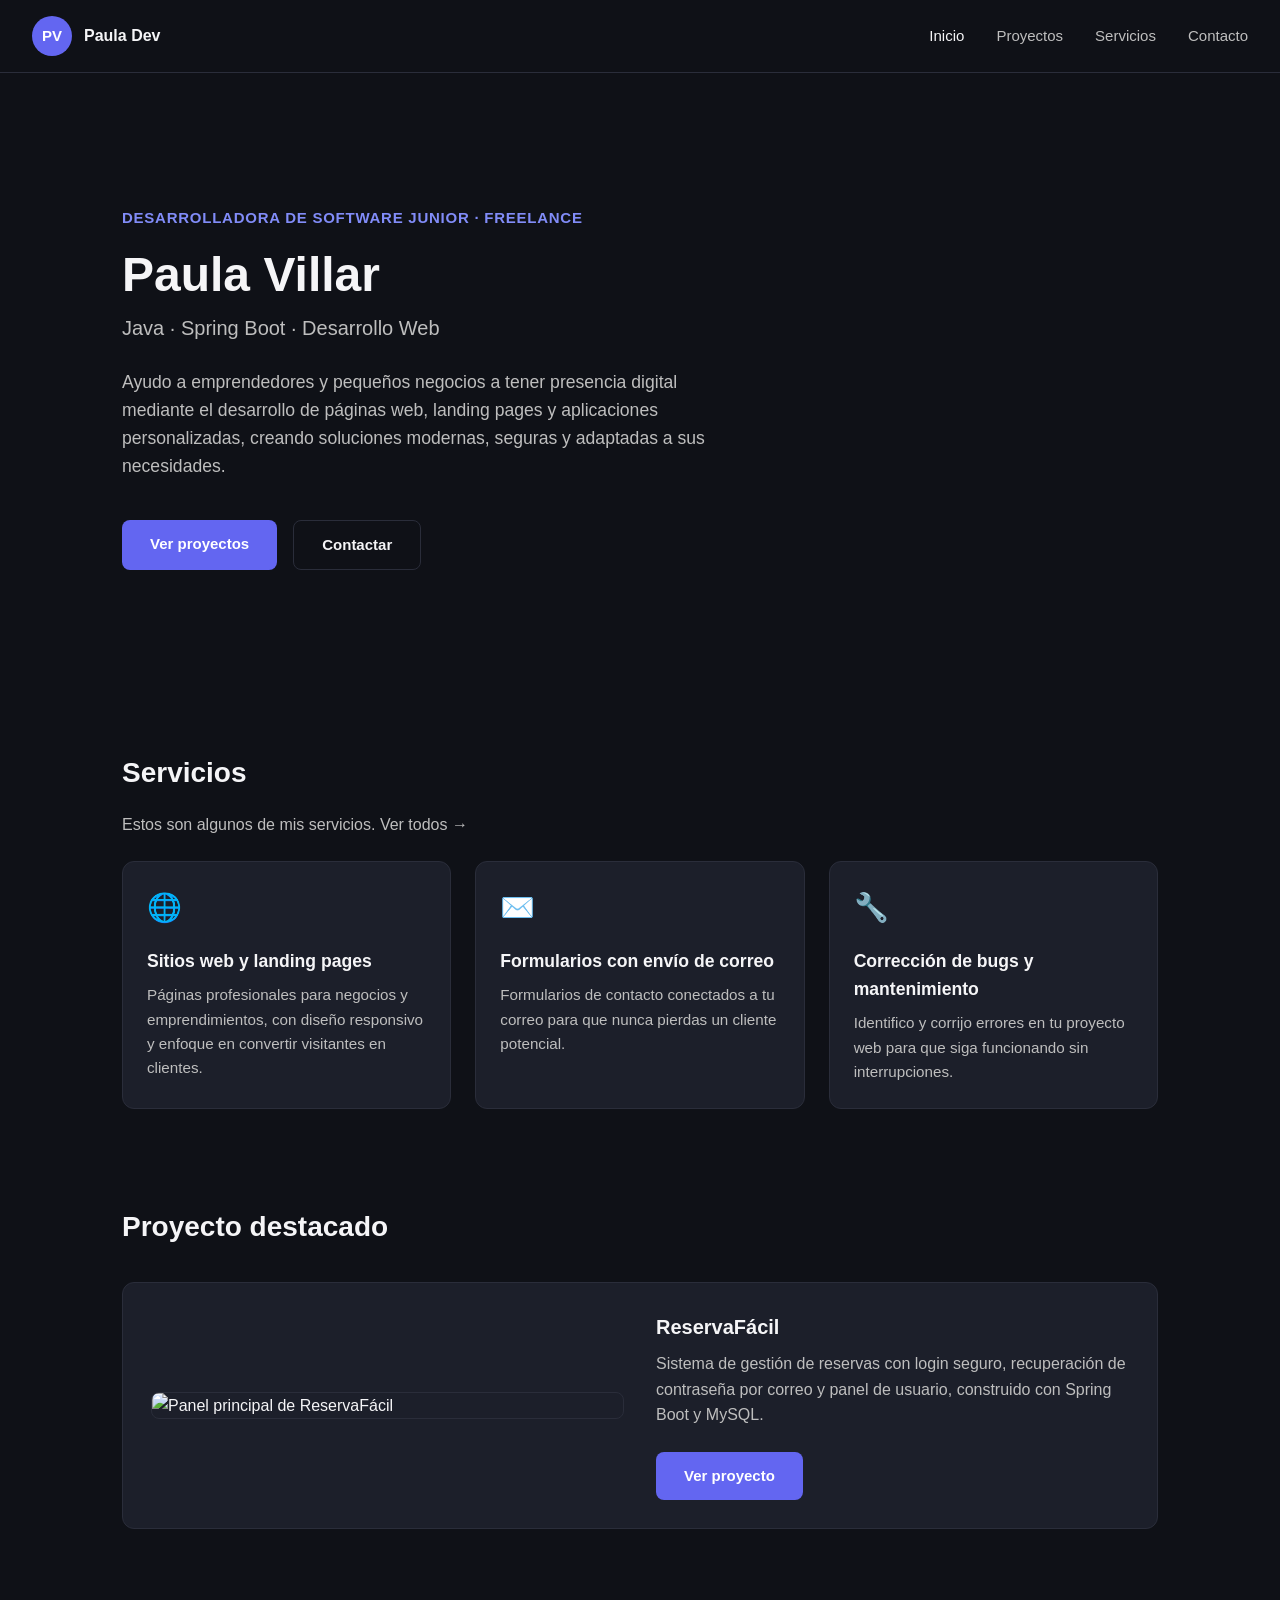
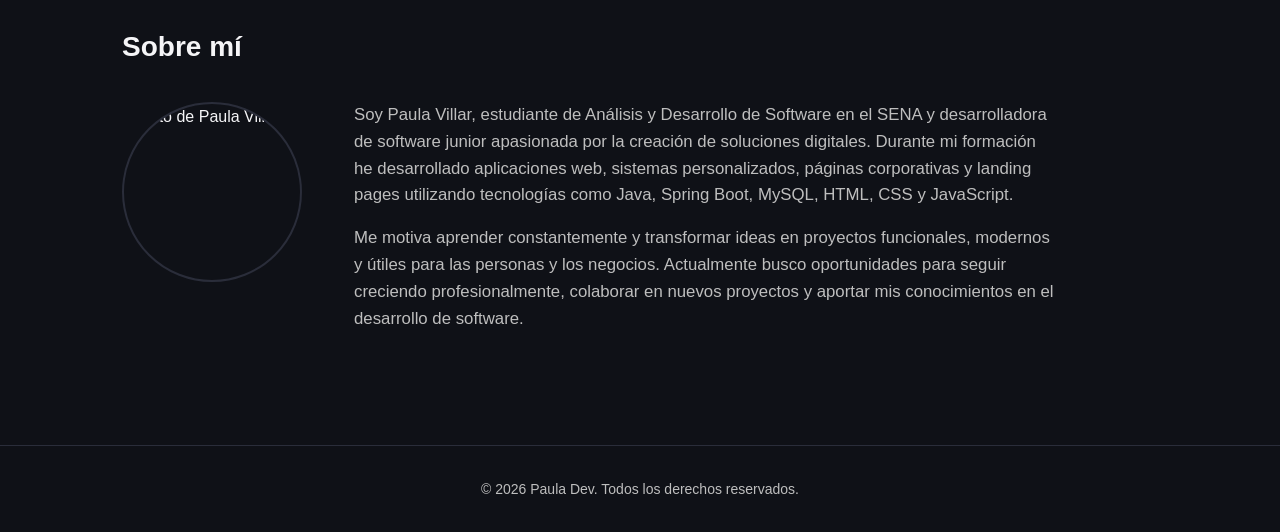
==== index.html @ 870fb56f "Corrige estructura: sube archivos a la raíz del repositorio" ====
<!DOCTYPE html>
<html lang="es">

<head>
  <meta charset="UTF-8">
  <meta name="viewport" content="width=device-width, initial-scale=1.0">
  <title>Paula Villar | Desarrolladora de Software</title>
  <link rel="stylesheet" href="styles.css">
</head>

<body>

  <nav class="navbar">
    <div class="navbar-brand">
      <div class="navbar-logo">PV</div>
      <span class="navbar-name">Paula Dev</span>
    </div>
    <div class="navbar-links">
      <a href="index.html" class="active">Inicio</a>
      <a href="proyectos.html">Proyectos</a>
      <a href="servicios.html">Servicios</a>
      <a href="contacto.html">Contacto</a>
    </div>
  </nav>

  <main class="container">
    <section class="hero">
      <p class="hero-eyebrow">Desarrolladora de Software Junior · Freelance</p>
      <h1 class="hero-title">Paula Villar</h1>
      <p class="hero-subtitle">Java · Spring Boot · Desarrollo Web</p>
      <p class="hero-description">
        Ayudo a emprendedores y pequeños negocios a tener presencia digital mediante el desarrollo de páginas web,
        landing pages y aplicaciones personalizadas, creando soluciones modernas, seguras y adaptadas a sus necesidades.
      </p>
      <div class="hero-actions">
        <a href="proyectos.html" class="btn btn-primary">Ver proyectos</a>
        <a href="contacto.html" class="btn btn-secondary">Contactar</a>
      </div>
    </section>

    <section class="section">
      <h2 class="section-title">Servicios</h2>
      <p class="section-subtitle">Estos son algunos de mis servicios. <a href="servicios.html">Ver todos →</a></p>
      <div class="services-grid">
        <div class="service-card">
          <div class="service-icon">🌐</div>
          <h3 class="service-title">Sitios web y landing pages</h3>
          <p class="service-description">Páginas profesionales para negocios y emprendimientos, con diseño responsivo y
            enfoque en convertir visitantes en clientes.</p>
        </div>

        <div class="service-card">
          <div class="service-icon">✉️</div>
          <h3 class="service-title">Formularios con envío de correo</h3>
          <p class="service-description">Formularios de contacto conectados a tu correo para que nunca pierdas un
            cliente potencial.</p>
        </div>

        <div class="service-card">
          <div class="service-icon">🔧</div>
          <h3 class="service-title">Corrección de bugs y mantenimiento</h3>
          <p class="service-description">Identifico y corrijo errores en tu proyecto web para que siga funcionando sin
            interrupciones.</p>
        </div>
      </div>
    </section>

    <section class="section">
      <h2 class="section-title">Proyecto destacado</h2>
      <div class="featured-project">
        <img src="img/panel.png" alt="Panel principal de ReservaFácil">
        <div>
          <h3 class="featured-project-title">ReservaFácil</h3>
          <p class="featured-project-description">
            Sistema de gestión de reservas con login seguro, recuperación de contraseña por correo y panel de usuario,
            construido con Spring Boot y MySQL.
          </p>
          <a href="proyectos.html" class="btn btn-primary">Ver proyecto</a>
        </div>
      </div>
    </section>

    <section class="section">
      <h2 class="section-title">Sobre mí</h2>
      <div class="about-grid">
        <img src="img/paula.jpg" alt="Foto de Paula Villar" class="about-photo">
        <div>
          <p class="about-text">

            Soy Paula Villar, estudiante de Análisis y Desarrollo de Software en el SENA y desarrolladora de software
            junior apasionada por la creación de soluciones digitales. Durante mi formación he desarrollado aplicaciones
            web, sistemas personalizados, páginas corporativas y landing pages utilizando tecnologías como Java, Spring
            Boot, MySQL, HTML, CSS y JavaScript.
          </p>
          <p class="about-text" style="margin-top: 1rem;">
            Me motiva aprender constantemente y transformar ideas en proyectos funcionales, modernos y útiles para las
            personas y los negocios. Actualmente busco oportunidades para seguir creciendo profesionalmente, colaborar
            en nuevos proyectos y aportar mis conocimientos en el desarrollo de software.
          </p>
        </div>
      </div>
    </section>
  </main>

  <script src="script.js"></script>

  <footer class="footer">
    <p>&copy; 2026 Paula Dev. Todos los derechos reservados.</p>
  </footer>

</body>

</html>
---- styles.css ----
:root {
  --bg-primary: #0f1117;
  --bg-secondary: #171a23;
  --bg-card: #1c1f2a;
  --text-primary: #f5f5f7;
  --text-secondary: #bebebe;
  --accent: #6366f1;
  --accent-light: #818cf8;
  --border-color: #2a2d3a;
  --radius: 12px;
}

* {
  margin: 0;
  padding: 0;
  box-sizing: border-box;
}

body {
  font-family: 'Inter', -apple-system, BlinkMacSystemFont, sans-serif;
  background-color: var(--bg-primary);
  color: var(--text-primary);
  line-height: 1.6;
}

a {
  color: inherit;
  text-decoration: none;
}

/* Navbar */
.navbar {
  display: flex;
  justify-content: space-between;
  align-items: center;
  padding: 1rem 2rem;
  border-bottom: 1px solid var(--border-color);
  position: sticky;
  top: 0;
  background-color: var(--bg-primary);
  z-index: 100;
}

.navbar-brand {
  display: flex;
  align-items: center;
  gap: 12px;
}

.navbar-logo {
  width: 40px;
  height: 40px;
  border-radius: 50%;
  background-color: var(--accent);
  display: flex;
  align-items: center;
  justify-content: center;
  font-weight: 600;
  font-size: 15px;
  color: #ffffff;
}

.navbar-name {
  font-weight: 600;
  font-size: 16px;
}

.navbar-links {
  display: flex;
  gap: 2rem;
}

.navbar-links a {
  color: var(--text-secondary);
  font-size: 15px;
  font-weight: 500;
  transition: color 0.2s;
}

.navbar-links a:hover,
.navbar-links a.active {
  color: var(--text-primary);
}

/* Buttons */
.btn {
  display: inline-block;
  padding: 0.75rem 1.75rem;
  border-radius: 8px;
  font-weight: 600;
  font-size: 15px;
  transition: all 0.2s;
  cursor: pointer;
  border: none;
}

.btn-primary {
  background-color: var(--accent);
  color: #ffffff;
}

.btn-primary:hover {
  background-color: var(--accent-light);
}

.btn-secondary {
  background-color: transparent;
  color: var(--text-primary);
  border: 1px solid var(--border-color);
}

.btn-secondary:hover {
  border-color: var(--accent);
  color: var(--accent-light);
}

/* Container */
.container {
  max-width: 1100px;
  margin: 0 auto;
  padding: 0 2rem;
}

/* Hero */
.hero {
  display: flex;
  flex-direction: column;
  align-items: flex-start;
  justify-content: center;
  min-height: 70vh;
  padding: 4rem 0;
}

.hero-eyebrow {
  color: var(--accent-light);
  font-size: 15px;
  font-weight: 600;
  margin-bottom: 1rem;
  text-transform: uppercase;
  letter-spacing: 0.05em;
}

.hero-title {
  font-size: 3rem;
  font-weight: 700;
  margin-bottom: 0.5rem;
  line-height: 1.2;
}

.hero-subtitle {
  font-size: 1.25rem;
  color: var(--text-secondary);
  font-weight: 500;
  margin-bottom: 1.5rem;
}

.hero-description {
  font-size: 1.1rem;
  color: var(--text-secondary);
  max-width: 600px;
  margin-bottom: 2.5rem;
}

.hero-actions {
  display: flex;
  gap: 1rem;
}

/* Proyectos */
.page-header {
  padding: 3rem 0 2rem;
}

.page-title {
  font-size: 2.25rem;
  font-weight: 700;
  margin-bottom: 0.5rem;
}

.page-subtitle {
  color: var(--text-secondary);
  font-size: 1.1rem;
}

.project-card {
  background-color: var(--bg-card);
  border: 1px solid var(--border-color);
  border-radius: var(--radius);
  padding: 1.75rem;
  margin-bottom: 2.5rem;
}

.project-header {
  margin-bottom: 1rem;
}

.project-title {
  font-size: 1.5rem;
  font-weight: 700;
  margin-bottom: 0.5rem;
}

.project-description {
  color: var(--text-secondary);
  font-size: 1rem;
  margin-bottom: 0.75rem;
}

.project-details {
  color: var(--text-secondary);
  font-size: 0.95rem;
  margin-bottom: 1rem;
}

.tech-badges {
  display: flex;
  flex-wrap: wrap;
  gap: 8px;
  margin-bottom: 1.5rem;
  justify-content: center;
}

.tech-badge {
  background-color: var(--bg-secondary);
  border: 1px solid var(--border-color);
  color: var(--accent-light);
  font-size: 13px;
  font-weight: 600;
  padding: 4px 12px;
  border-radius: 6px;
}

.project-main-image {
  width: 100%;
  border-radius: 8px;
  border: 1px solid var(--border-color);
  margin-bottom: 0.75rem;
  display: block;
  transition: opacity 0.15s ease;
}

.project-thumbs {
  display: grid;
  grid-template-columns: repeat(5, 1fr);
  gap: 10px;
  margin-bottom: 1.5rem;
}

.project-thumb {
  width: 100%;
  border-radius: 6px;
  border: 1px solid var(--border-color);
  display: block;
  cursor: pointer;
  transition: border-color 0.2s;
}

.project-thumb:hover {
  border-color: var(--accent);
}

.project-links {
  display: flex;
  justify-content: center;
  gap: 1rem;
  margin-top: 2rem;
}

@media (max-width: 768px) {
  .project-thumbs {
    grid-template-columns: repeat(3, 1fr);
  }
}

/* Contacto */
.contact-grid {
  display: grid;
  grid-template-columns: 1fr 1fr;
  gap: 2rem;
  padding-bottom: 4rem;
}

.contact-links {
  display: flex;
  flex-direction: column;
  gap: 1rem;
}

.contact-link-card {
  background-color: var(--bg-card);
  border: 1px solid var(--border-color);
  border-radius: var(--radius);
  padding: 1.25rem;
  display: flex;
  align-items: center;
  gap: 1rem;
  transition: border-color 0.2s;
}

.contact-link-card:hover {
  border-color: var(--accent);
}

.contact-link-icon {
  width: 44px;
  height: 44px;
  border-radius: 8px;
  background-color: var(--bg-secondary);
  display: flex;
  align-items: center;
  justify-content: center;
  font-size: 1.25rem;
  flex-shrink: 0;
}

.contact-link-text strong {
  display: block;
  font-size: 15px;
  margin-bottom: 2px;
}

.contact-link-text span {
  color: var(--text-secondary);
  font-size: 14px;
}

.contact-form {
  display: flex;
  flex-direction: column;
  gap: 1rem;
}

.form-group label {
  display: block;
  font-size: 14px;
  font-weight: 600;
  margin-bottom: 6px;
}

.form-group input,
.form-group textarea {
  width: 100%;
  background-color: var(--bg-card);
  border: 1px solid var(--border-color);
  border-radius: 8px;
  padding: 0.75rem 1rem;
  color: var(--text-primary);
  font-size: 15px;
  font-family: inherit;
}

.form-group input:focus,
.form-group textarea:focus {
  outline: none;
  border-color: var(--accent);
}

.form-group textarea {
  resize: vertical;
  min-height: 120px;
}

@media (max-width: 768px) {
  .contact-grid {
    grid-template-columns: 1fr;
  }
}

/* Secciones del index */
.section {
  padding: 3rem 0;
}

.section-title {
  font-size: 1.75rem;
  font-weight: 700;
  margin-bottom: 2rem;
}

.services-grid {
  display: grid;
  grid-template-columns: repeat(3, 1fr);
  gap: 1.5rem;
}

.service-card {
  background-color: var(--bg-card);
  border: 1px solid var(--border-color);
  border-radius: var(--radius);
  padding: 1.5rem;
}

.service-icon {
  font-size: 1.75rem;
  margin-bottom: 1rem;
}

.service-title {
  font-size: 1.1rem;
  font-weight: 700;
  margin-bottom: 0.5rem;
}

.service-description {
  color: var(--text-secondary);
  font-size: 0.95rem;
}

.featured-project {
  display: grid;
  grid-template-columns: 1fr 1fr;
  gap: 2rem;
  align-items: center;
  background-color: var(--bg-card);
  border: 1px solid var(--border-color);
  border-radius: var(--radius);
  padding: 1.75rem;
}

.featured-project img {
  width: 100%;
  border-radius: 8px;
  border: 1px solid var(--border-color);
  display: block;
}

.featured-project-title {
  font-size: 1.25rem;
  font-weight: 700;
  margin-bottom: 0.5rem;
}

.featured-project-description {
  color: var(--text-secondary);
  font-size: 1rem;
  margin-bottom: 1.5rem;
}

.about-text {
  color: var(--text-secondary);
  font-size: 1.05rem;
  max-width: 700px;
}

.about-grid {
  display: grid;
  grid-template-columns: 200px 1fr;
  gap: 2rem;
  align-items: start;
}

.about-photo {
  width: 180px;
  height: 180px;
  border-radius: 50%;
  object-fit: cover;
  border: 2px solid var(--border-color);
}

@media (max-width: 768px) {
  .about-grid {
    grid-template-columns: 1fr;
    text-align: center;
  }

  .about-photo {
    margin: 0 auto;
  }
}

@media (max-width: 768px) {
  .services-grid {
    grid-template-columns: 1fr;
  }

  .featured-project {
    grid-template-columns: 1fr;
  }
}

/* Footer */
.footer {
  border-top: 1px solid var(--border-color);
  padding: 2rem 0;
  margin-top: 4rem;
  text-align: center;
  color: var(--text-secondary);
  font-size: 14px;
}

/* Responsive */
@media (max-width: 768px) {
  .navbar-links {
    gap: 1rem;
  }

  .hero-title {
    font-size: 2rem;
  }

  .hero-actions {
    flex-direction: column;
    width: 100%;
  }

  .hero-actions .btn {
    text-align: center;
  }
}

.fade-in {
  opacity: 0;
  transform: translateY(20px);
  transition: opacity 0.5s ease, transform 0.5s ease;
}

.fade-in.visible {
  opacity: 1;
  transform: translateY(0);
}

.service-card,
.project-card,
.contact-link-card {
  transition: transform 0.2s ease, border-color 0.2s;
}

.service-card:hover,
.project-card:hover,
.contact-link-card:hover {
  transform: translateY(-6px);
}

.services-full {
  display: flex;
  flex-direction: column;
  gap: 1rem;
  margin-bottom: 2rem;
}

.service-full-card {
  background-color: var(--bg-card);
  border: 1px solid var(--border-color);
  border-radius: var(--radius);
  padding: 1.5rem;
  display: flex;
  align-items: flex-start;
  gap: 1.25rem;
  transition: transform 0.2s ease, border-color 0.2s;
}

.service-full-card:hover {
  transform: translateY(-4px);
  border-color: var(--accent);
}

.service-price {
  display: inline-block;
  margin-top: 0.5rem;
  color: var(--accent-light);
  font-weight: 600;
  font-size: 0.95rem;
}

.section-subtitle {
  color: var(--text-secondary);
  font-size: 1rem;
  margin-top: -1rem;
  margin-bottom: 1.5rem;
}

.section-link {
  color: var(--accent) !important;
  font-weight: 600;
}

.section-link:hover {
  color: var(--accent-light) !important;
  text-decoration: underline;
}

.project-features {
  margin: 35px 0;
}

.project-features h3 {
  margin-bottom: 20px;
  font-size: 1.3rem;
}

.features-grid {
  display: flex;
  flex-wrap: wrap;
  gap: 12px;
}

.features-grid span {
  background: rgba(255, 255, 255, 0.05);
  border: 1px solid rgba(255, 255, 255, 0.08);
  border-radius: 12px;
  padding: 12px 18px;
  color: #e8e8e8;
  font-size: 0.95rem;
  transition: all 0.3s ease;
}

.features-grid span:hover {
  transform: translateY(-3px);
  border-color: #5b6cff;
}

.project-status {
  margin-top: 20px;
  color: #b0b0b0;
  font-style: italic;
  text-align: center;
}

.project-note {
  margin: 30px 0;
  text-align: center;
  color: #b8b8b8;
  font-size: 0.95rem;
  line-height: 1.7;
  font-style: italic;
}
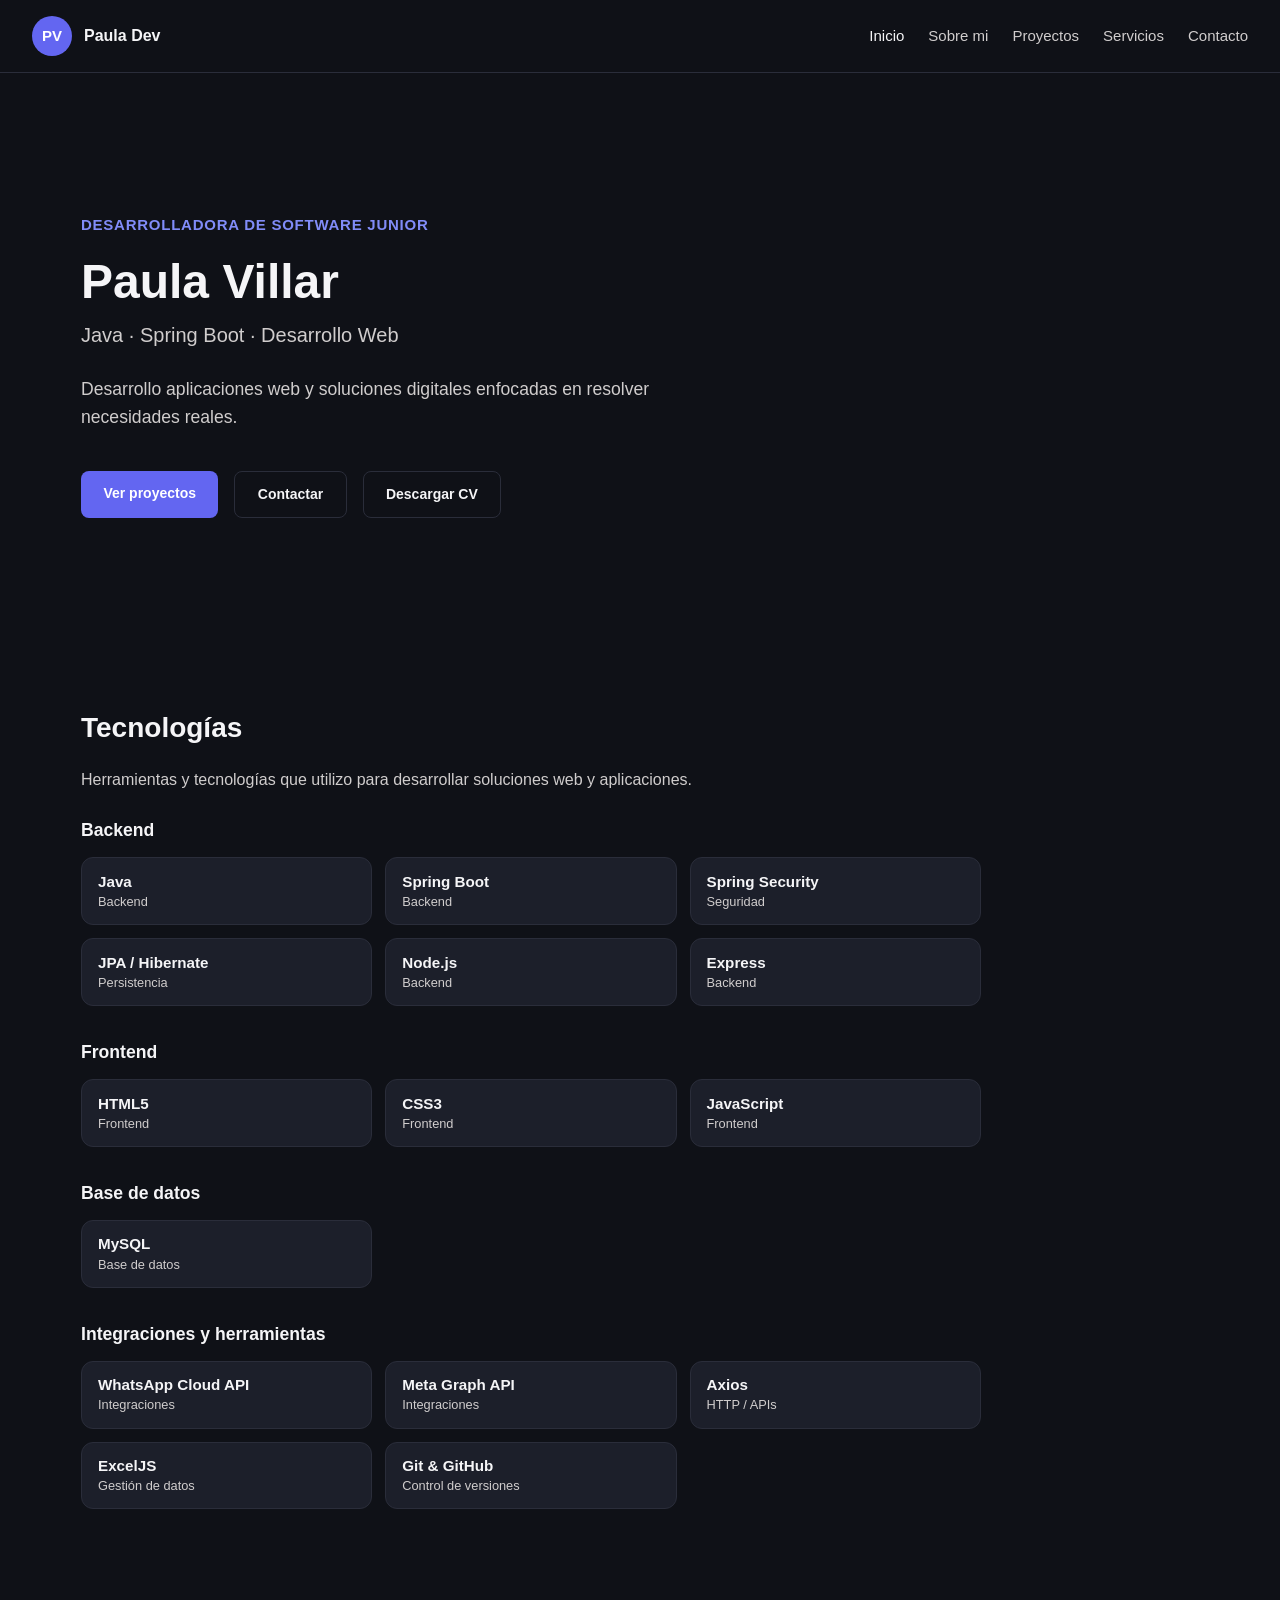
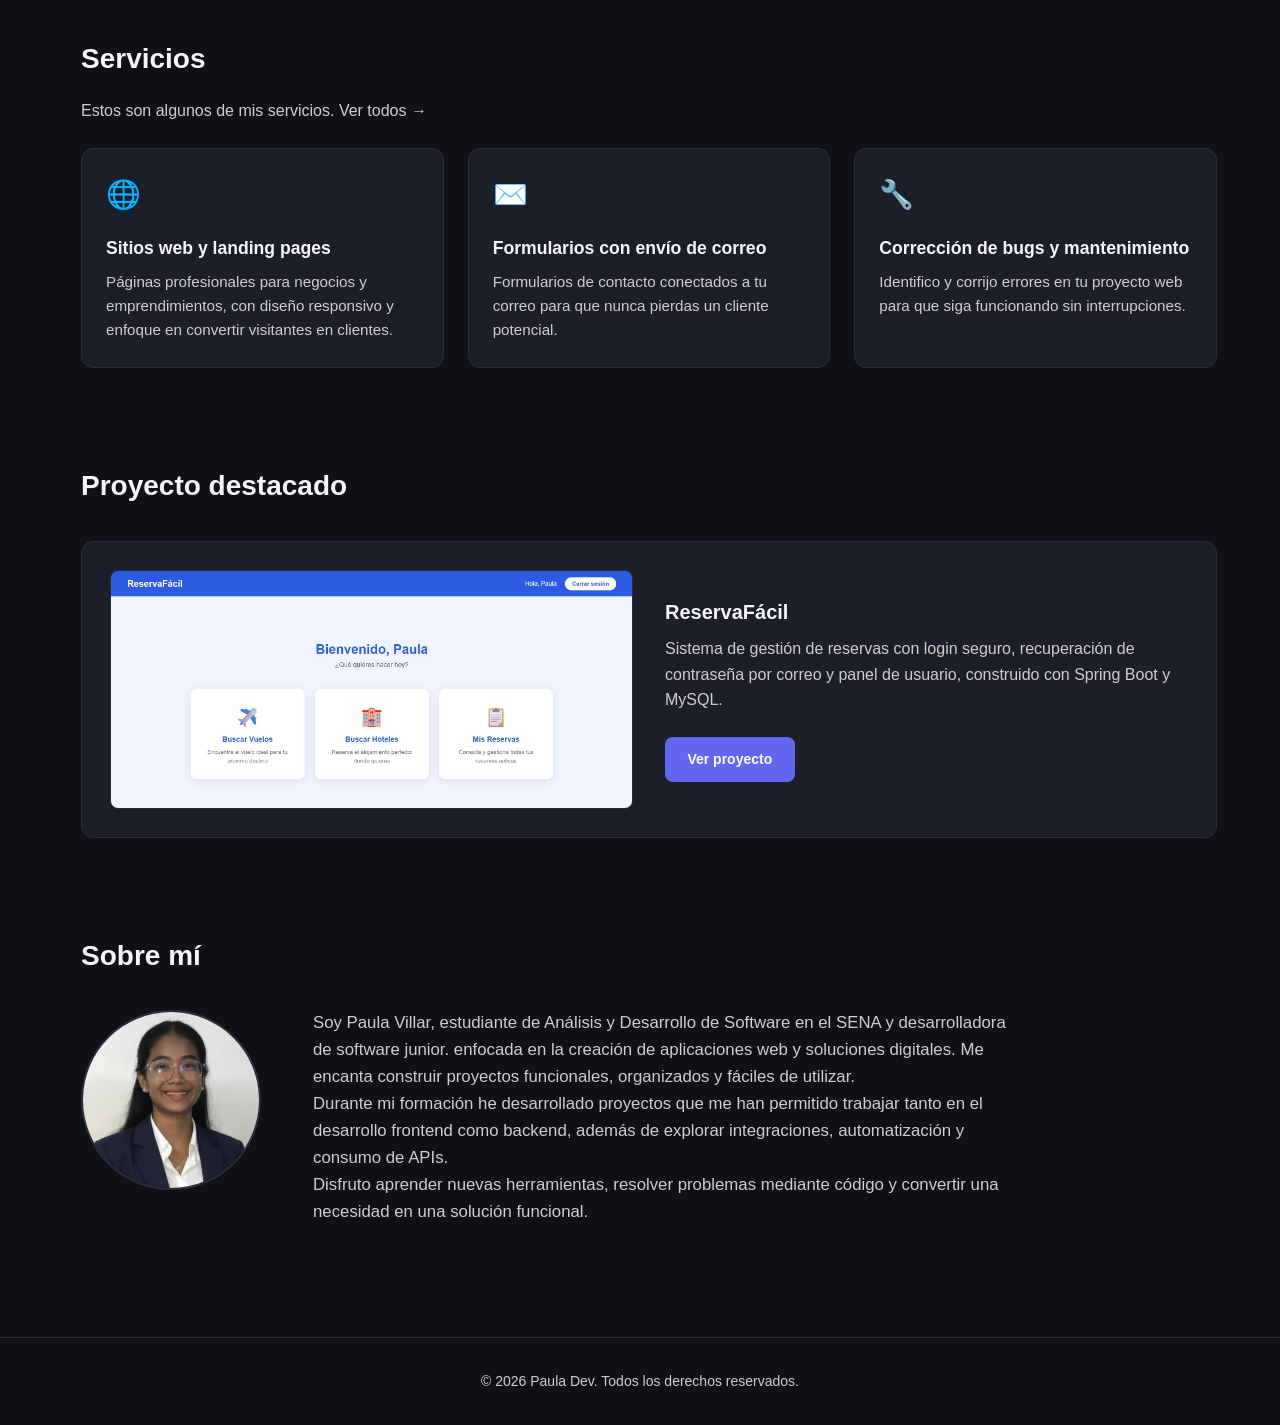
==== commit 415518f3: "Actualiza portafolio y agrega CV" ====
--- a/index.html
+++ b/index.html
@@ -15,8 +15,14 @@
       <div class="navbar-logo">PV</div>
       <span class="navbar-name">Paula Dev</span>
     </div>
+
+    <button class="menu-toggle" aria-label="Abrir menú" aria-expanded="false">
+      ☰
+    </button>
+
     <div class="navbar-links">
       <a href="index.html" class="active">Inicio</a>
+      <a href="index.html#sobre-mi">Sobre mi</a>
       <a href="proyectos.html">Proyectos</a>
       <a href="servicios.html">Servicios</a>
       <a href="contacto.html">Contacto</a>
@@ -25,16 +31,123 @@
 
   <main class="container">
     <section class="hero">
-      <p class="hero-eyebrow">Desarrolladora de Software Junior · Freelance</p>
+      <p class="hero-eyebrow">DESARROLLADORA DE SOFTWARE JUNIOR</p>
       <h1 class="hero-title">Paula Villar</h1>
       <p class="hero-subtitle">Java · Spring Boot · Desarrollo Web</p>
       <p class="hero-description">
-        Ayudo a emprendedores y pequeños negocios a tener presencia digital mediante el desarrollo de páginas web,
-        landing pages y aplicaciones personalizadas, creando soluciones modernas, seguras y adaptadas a sus necesidades.
-      </p>
+        Desarrollo aplicaciones web y soluciones digitales enfocadas en resolver
+        necesidades reales.</p>
       <div class="hero-actions">
         <a href="proyectos.html" class="btn btn-primary">Ver proyectos</a>
         <a href="contacto.html" class="btn btn-secondary">Contactar</a>
+        <a href="docs/CV-Paula-Villar-Programadora.pdf" class="btn btn-secondary" target="_blank"
+          rel="noopener">Descargar CV</a>
+      </div>
+    </section>
+
+    <section class="section technologies-section">
+      <h2 class="section-title">Tecnologías</h2>
+      <p class="section-subtitle">
+        Herramientas y tecnologías que utilizo para desarrollar soluciones web y aplicaciones.
+      </p>
+
+      <div class="technology-category">
+        <h3>Backend</h3>
+
+        <div class="technologies-grid">
+          <div class="technology-card">
+            <strong>Java</strong>
+            <span>Backend</span>
+          </div>
+
+          <div class="technology-card">
+            <strong>Spring Boot</strong>
+            <span>Backend</span>
+          </div>
+
+          <div class="technology-card">
+            <strong>Spring Security</strong>
+            <span>Seguridad</span>
+          </div>
+
+          <div class="technology-card">
+            <strong>JPA / Hibernate</strong>
+            <span>Persistencia</span>
+          </div>
+
+          <div class="technology-card">
+            <strong>Node.js</strong>
+            <span>Backend</span>
+          </div>
+
+          <div class="technology-card">
+            <strong>Express</strong>
+            <span>Backend</span>
+          </div>
+        </div>
+      </div>
+
+      <div class="technology-category">
+        <h3>Frontend</h3>
+
+        <div class="technologies-grid">
+          <div class="technology-card">
+            <strong>HTML5</strong>
+            <span>Frontend</span>
+          </div>
+
+          <div class="technology-card">
+            <strong>CSS3</strong>
+            <span>Frontend</span>
+          </div>
+
+          <div class="technology-card">
+            <strong>JavaScript</strong>
+            <span>Frontend</span>
+          </div>
+        </div>
+      </div>
+
+      <div class="technology-category">
+        <h3>Base de datos</h3>
+
+        <div class="technologies-grid">
+          <div class="technology-card">
+            <strong>MySQL</strong>
+            <span>Base de datos</span>
+          </div>
+        </div>
+      </div>
+
+      <div class="technology-category">
+        <h3>Integraciones y herramientas</h3>
+
+        <div class="technologies-grid">
+          <div class="technology-card">
+            <strong>WhatsApp Cloud API</strong>
+            <span>Integraciones</span>
+          </div>
+
+          <div class="technology-card">
+            <strong>Meta Graph API</strong>
+            <span>Integraciones</span>
+          </div>
+
+          <div class="technology-card">
+            <strong>Axios</strong>
+            <span>HTTP / APIs</span>
+          </div>
+
+          <div class="technology-card">
+            <strong>ExcelJS</strong>
+            <span>Gestión de datos</span>
+          </div>
+
+          <div class="technology-card">
+            <strong>Git &amp; GitHub</strong>
+            <span>Control de versiones</span>
+          </div>
+        </div>
       </div>
     </section>
 
@@ -80,22 +193,31 @@
       </div>
     </section>
 
-    <section class="section">
+    <section class="section" id="sobre-mi">
       <h2 class="section-title">Sobre mí</h2>
+
       <div class="about-grid">
         <img src="img/paula.jpg" alt="Foto de Paula Villar" class="about-photo">
+
         <div>
           <p class="about-text">
-
-            Soy Paula Villar, estudiante de Análisis y Desarrollo de Software en el SENA y desarrolladora de software
-            junior apasionada por la creación de soluciones digitales. Durante mi formación he desarrollado aplicaciones
-            web, sistemas personalizados, páginas corporativas y landing pages utilizando tecnologías como Java, Spring
-            Boot, MySQL, HTML, CSS y JavaScript.
-          </p>
-          <p class="about-text" style="margin-top: 1rem;">
-            Me motiva aprender constantemente y transformar ideas en proyectos funcionales, modernos y útiles para las
-            personas y los negocios. Actualmente busco oportunidades para seguir creciendo profesionalmente, colaborar
-            en nuevos proyectos y aportar mis conocimientos en el desarrollo de software.
+            Soy Paula Villar, estudiante de Análisis y Desarrollo de Software
+            en el SENA y desarrolladora de software junior. enfocada en la creación de
+            aplicaciones web y soluciones digitales. Me encanta construir
+            proyectos funcionales, organizados y fáciles de utilizar.
+          </p>
+
+          <p class="about-text">
+            Durante mi formación he desarrollado proyectos que me han
+            permitido trabajar tanto en el desarrollo frontend como
+            backend, además de explorar integraciones, automatización
+            y consumo de APIs.
+          </p>
+
+          <p class="about-text">
+            Disfruto aprender nuevas herramientas, resolver problemas
+            mediante código y convertir una necesidad en una solución
+            funcional.
           </p>
         </div>
       </div>
--- a/styles.css
+++ b/styles.css
@@ -3,7 +3,7 @@
   --bg-secondary: #171a23;
   --bg-card: #1c1f2a;
   --text-primary: #f5f5f7;
-  --text-secondary: #bebebe;
+  --text-secondary: #d0cdcd;
   --accent: #6366f1;
   --accent-light: #818cf8;
   --border-color: #2a2d3a;
@@ -29,6 +29,7 @@
 }
 
 /* Navbar */
+
 .navbar {
   display: flex;
   justify-content: space-between;
@@ -67,14 +68,16 @@
 
 .navbar-links {
   display: flex;
-  gap: 2rem;
+  align-items: center;
+  gap: 1.5rem;
 }
 
 .navbar-links a {
   color: var(--text-secondary);
   font-size: 15px;
   font-weight: 500;
-  transition: color 0.2s;
+  transition: color 0.2s ease;
+  padding: 0.4rem 0;
 }
 
 .navbar-links a:hover,
@@ -82,14 +85,25 @@
   color: var(--text-primary);
 }
 
+/* Menú hamburguesa */
+.menu-toggle {
+  display: none;
+  background: transparent;
+  border: none;
+  color: var(--text-primary);
+  font-size: 1.7rem;
+  cursor: pointer;
+  padding: 0.25rem;
+}
+
 /* Buttons */
 .btn {
   display: inline-block;
-  padding: 0.75rem 1.75rem;
+  padding: 0.7rem 1.4rem;
   border-radius: 8px;
   font-weight: 600;
-  font-size: 15px;
-  transition: all 0.2s;
+  font-size: 14px;
+  transition: all 0.2s ease;
   cursor: pointer;
   border: none;
 }
@@ -101,6 +115,7 @@
 
 .btn-primary:hover {
   background-color: var(--accent-light);
+  transform: translateY(-2px);
 }
 
 .btn-secondary {
@@ -112,13 +127,20 @@
 .btn-secondary:hover {
   border-color: var(--accent);
   color: var(--accent-light);
+  transform: translateY(-2px);
+}
+
+.hero-actions {
+  display: flex;
+  gap: 0.8rem;
 }
 
 /* Container */
 .container {
-  max-width: 1100px;
+  max-width: 1200px;
   margin: 0 auto;
   padding: 0 2rem;
+  transform: translateX(9px);
 }
 
 /* Hero */
@@ -127,8 +149,8 @@
   flex-direction: column;
   align-items: flex-start;
   justify-content: center;
-  min-height: 70vh;
-  padding: 4rem 0;
+  min-height: 65vh;
+  padding: 3.5rem 0;
 }
 
 .hero-eyebrow {
@@ -232,9 +254,10 @@
 
 .project-main-image {
   width: 100%;
+  max-width: 900px;
+  margin: 0 auto 0.75rem;
   border-radius: 8px;
   border: 1px solid var(--border-color);
-  margin-bottom: 0.75rem;
   display: block;
   transition: opacity 0.15s ease;
 }
@@ -248,6 +271,8 @@
 
 .project-thumb {
   width: 100%;
+  height: 120px;
+  object-fit: cover;
   border-radius: 6px;
   border: 1px solid var(--border-color);
   display: block;
@@ -264,12 +289,6 @@
   justify-content: center;
   gap: 1rem;
   margin-top: 2rem;
-}
-
-@media (max-width: 768px) {
-  .project-thumbs {
-    grid-template-columns: repeat(3, 1fr);
-  }
 }
 
 /* Contacto */
@@ -360,12 +379,6 @@
   min-height: 120px;
 }
 
-@media (max-width: 768px) {
-  .contact-grid {
-    grid-template-columns: 1fr;
-  }
-}
-
 /* Secciones del index */
 .section {
   padding: 3rem 0;
@@ -457,25 +470,53 @@
   border: 2px solid var(--border-color);
 }
 
-@media (max-width: 768px) {
-  .about-grid {
-    grid-template-columns: 1fr;
-    text-align: center;
-  }
-
-  .about-photo {
-    margin: 0 auto;
-  }
-}
-
-@media (max-width: 768px) {
-  .services-grid {
-    grid-template-columns: 1fr;
-  }
-
-  .featured-project {
-    grid-template-columns: 1fr;
-  }
+/* Tecnologías */
+.technology-category {
+  max-width: 900px;
+  margin-bottom: 2rem;
+}
+
+.technology-category h3 {
+  font-size: 1.1rem;
+  font-weight: 600;
+  margin-bottom: 0.8rem;
+  color: var(--text-primary);
+}
+
+.technologies-grid {
+  display: grid;
+  grid-template-columns: repeat(3, 1fr);
+  gap: 0.8rem;
+}
+
+.technology-card {
+  background-color: var(--bg-card);
+  border: 1px solid var(--border-color);
+  border-radius: var(--radius);
+  padding: 0.85rem 1rem;
+  min-height: 65px;
+  display: flex;
+  flex-direction: column;
+  justify-content: center;
+  transition: transform 0.2s ease, border-color 0.2s;
+}
+
+.technology-card:hover {
+  transform: translateY(-3px);
+  border-color: var(--accent);
+}
+
+.technology-card strong {
+  display: block;
+  font-size: 0.95rem;
+  line-height: 1.3;
+  margin-bottom: 0.15rem;
+}
+
+.technology-card span {
+  color: var(--text-secondary);
+  font-size: 0.8rem;
+  line-height: 1.3;
 }
 
 /* Footer */
@@ -488,26 +529,7 @@
   font-size: 14px;
 }
 
-/* Responsive */
-@media (max-width: 768px) {
-  .navbar-links {
-    gap: 1rem;
-  }
-
-  .hero-title {
-    font-size: 2rem;
-  }
-
-  .hero-actions {
-    flex-direction: column;
-    width: 100%;
-  }
-
-  .hero-actions .btn {
-    text-align: center;
-  }
-}
-
+/* Animaciones */
 .fade-in {
   opacity: 0;
   transform: translateY(20px);
@@ -531,6 +553,7 @@
   transform: translateY(-6px);
 }
 
+/* Servicios completos */
 .services-full {
   display: flex;
   flex-direction: column;
@@ -579,6 +602,7 @@
   text-decoration: underline;
 }
 
+/* Características del proyecto */
 .project-features {
   margin: 35px 0;
 }
@@ -589,9 +613,10 @@
 }
 
 .features-grid {
-  display: flex;
-  flex-wrap: wrap;
+  display: grid;
+  grid-template-columns: repeat(3, 1fr);
   gap: 12px;
+  align-items: start;
 }
 
 .features-grid span {
@@ -601,6 +626,7 @@
   padding: 12px 18px;
   color: #e8e8e8;
   font-size: 0.95rem;
+  line-height: 1.4;
   transition: all 0.3s ease;
 }
 
@@ -623,4 +649,301 @@
   font-size: 0.95rem;
   line-height: 1.7;
   font-style: italic;
+}
+
+/* Flujo de atención - Fresh Cream Bot */
+.project-demo {
+  margin: 35px 0;
+}
+
+.project-demo h3 {
+  margin-bottom: 10px;
+  font-size: 1.3rem;
+}
+
+.project-demo>p {
+  color: var(--text-secondary);
+  margin-bottom: 25px;
+  max-width: 750px;
+}
+
+.demo-steps {
+  display: grid;
+  grid-template-columns: repeat(4, 1fr);
+  gap: 15px;
+}
+
+.demo-step {
+  background: rgba(255, 255, 255, 0.05);
+  border: 1px solid rgba(255, 255, 255, 0.08);
+  border-radius: 12px;
+  padding: 20px;
+  transition: transform 0.3s ease, border-color 0.3s ease;
+}
+
+.demo-step:hover {
+  transform: translateY(-4px);
+  border-color: var(--accent);
+}
+
+.demo-step span {
+  display: block;
+  font-size: 0.8rem;
+  color: var(--accent-light);
+  margin-bottom: 10px;
+  font-weight: 600;
+}
+
+.demo-step h4 {
+  margin-bottom: 8px;
+  font-size: 1rem;
+}
+
+.demo-step p {
+  color: var(--text-secondary);
+  font-size: 0.9rem;
+  line-height: 1.5;
+}
+
+/* Tecnologías del proyecto */
+.project-technologies {
+  margin-bottom: 2rem;
+}
+
+.project-technologies h3 {
+  margin-bottom: 1rem;
+  font-size: 1.2rem;
+}
+
+.project-technologies .tech-badges {
+  justify-content: center;
+}
+
+/* Responsabilidades */
+.project-responsibilities {
+  margin: 2rem 0;
+}
+
+.project-responsibilities h3 {
+  margin-bottom: 1.25rem;
+  font-size: 1.2rem;
+}
+
+.project-responsibilities ul {
+  list-style: none;
+  padding: 0;
+  margin: 0;
+  display: grid;
+  grid-template-columns: repeat(2, 1fr);
+  gap: 0.8rem;
+}
+
+.project-responsibilities li {
+  margin: 0;
+  padding: 0.9rem 1rem;
+  background-color: var(--bg-secondary);
+  border: 1px solid var(--border-color);
+  border-radius: 10px;
+  color: var(--text-secondary);
+  font-size: 0.9rem;
+  line-height: 1.45;
+  transition: transform 0.2s ease, border-color 0.2s ease;
+}
+
+.project-responsibilities li::before {
+  content: "✓";
+  color: var(--accent-light);
+  font-weight: 700;
+  margin-right: 0.6rem;
+}
+
+.project-responsibilities li:hover {
+  transform: translateY(-2px);
+  border-color: var(--accent);
+}
+
+/* Miniatura seleccionada */
+.project-thumb.active {
+  border-color: var(--accent);
+  box-shadow: 0 0 0 2px rgba(99, 102, 241, 0.2);
+}
+
+/* Responsive */
+@media (max-width: 900px) {
+  .demo-steps {
+    grid-template-columns: repeat(2, 1fr);
+  }
+}
+
+@media (max-width: 768px) {
+  .project-thumbs {
+    grid-template-columns: repeat(3, 1fr);
+  }
+
+  .contact-grid {
+    grid-template-columns: 1fr;
+  }
+
+  .about-grid {
+    grid-template-columns: 1fr;
+    text-align: center;
+  }
+
+  .about-photo {
+    margin: 0 auto;
+  }
+
+  .services-grid {
+    grid-template-columns: 1fr;
+  }
+
+  .featured-project {
+    grid-template-columns: 1fr;
+  }
+
+  .navbar-links {
+    gap: 1rem;
+  }
+
+  .hero-title {
+    font-size: 2rem;
+  }
+
+  .hero-actions {
+    flex-direction: column;
+    width: 100%;
+  }
+
+  .hero-actions .btn {
+    text-align: center;
+  }
+
+  .technologies-grid {
+    grid-template-columns: repeat(2, 1fr);
+  }
+}
+
+/* Navbar responsive */
+@media (max-width: 600px) {
+  .container {
+    padding: 0 1rem;
+  }
+
+  .navbar {
+    padding: 0.85rem 1rem;
+    position: relative;
+  }
+
+  .navbar-name {
+    font-size: 15px;
+  }
+
+  .navbar-logo {
+    width: 36px;
+    height: 36px;
+    font-size: 14px;
+  }
+
+  .project-responsibilities ul {
+    grid-template-columns: 1fr;
+  }
+
+  .project-responsibilities li {
+    font-size: 0.9rem;
+  }
+
+  /* Botón hamburguesa visible en móvil */
+  .menu-toggle {
+    display: block;
+    background: transparent;
+    border: none;
+    color: var(--text-primary);
+    font-size: 1.7rem;
+    cursor: pointer;
+    padding: 0.25rem;
+  }
+
+  /* Menú cerrado */
+  .navbar-links {
+    display: none;
+    position: absolute;
+    top: 100%;
+    left: 0;
+    right: 0;
+    flex-direction: column;
+    align-items: stretch;
+    gap: 0;
+    padding: 0.75rem 1rem;
+    background-color: var(--bg-primary);
+    border-bottom: 1px solid var(--border-color);
+  }
+
+  /* Menú abierto */
+  .navbar-links.active {
+    display: flex;
+  }
+
+  .navbar-links a {
+    font-size: 14px;
+    padding: 0.75rem 0;
+    border-bottom: 1px solid var(--border-color);
+  }
+
+  .navbar-links a:last-child {
+    border-bottom: none;
+  }
+
+  .hero {
+    min-height: auto;
+    padding: 3rem 0;
+  }
+
+  .hero-title {
+    font-size: 1.8rem;
+  }
+
+  .hero-description {
+    font-size: 1rem;
+  }
+
+  .project-card {
+    padding: 1.25rem;
+  }
+
+  .project-thumbs {
+    grid-template-columns: repeat(2, 1fr);
+  }
+
+  .project-thumb {
+    height: 100px;
+  }
+
+  .features-grid {
+    grid-template-columns: 1fr;
+  }
+
+  .technologies-grid {
+    grid-template-columns: 1fr;
+  }
+
+  .demo-steps {
+    grid-template-columns: 1fr;
+  }
+
+  .project-responsibilities ul {
+    padding-left: 1rem;
+  }
+
+  .project-links {
+    flex-direction: column;
+  }
+
+  .project-links .btn {
+    width: 100%;
+    text-align: center;
+  }
+
+  .technology-category {
+    width: 100%;
+  }
 }
